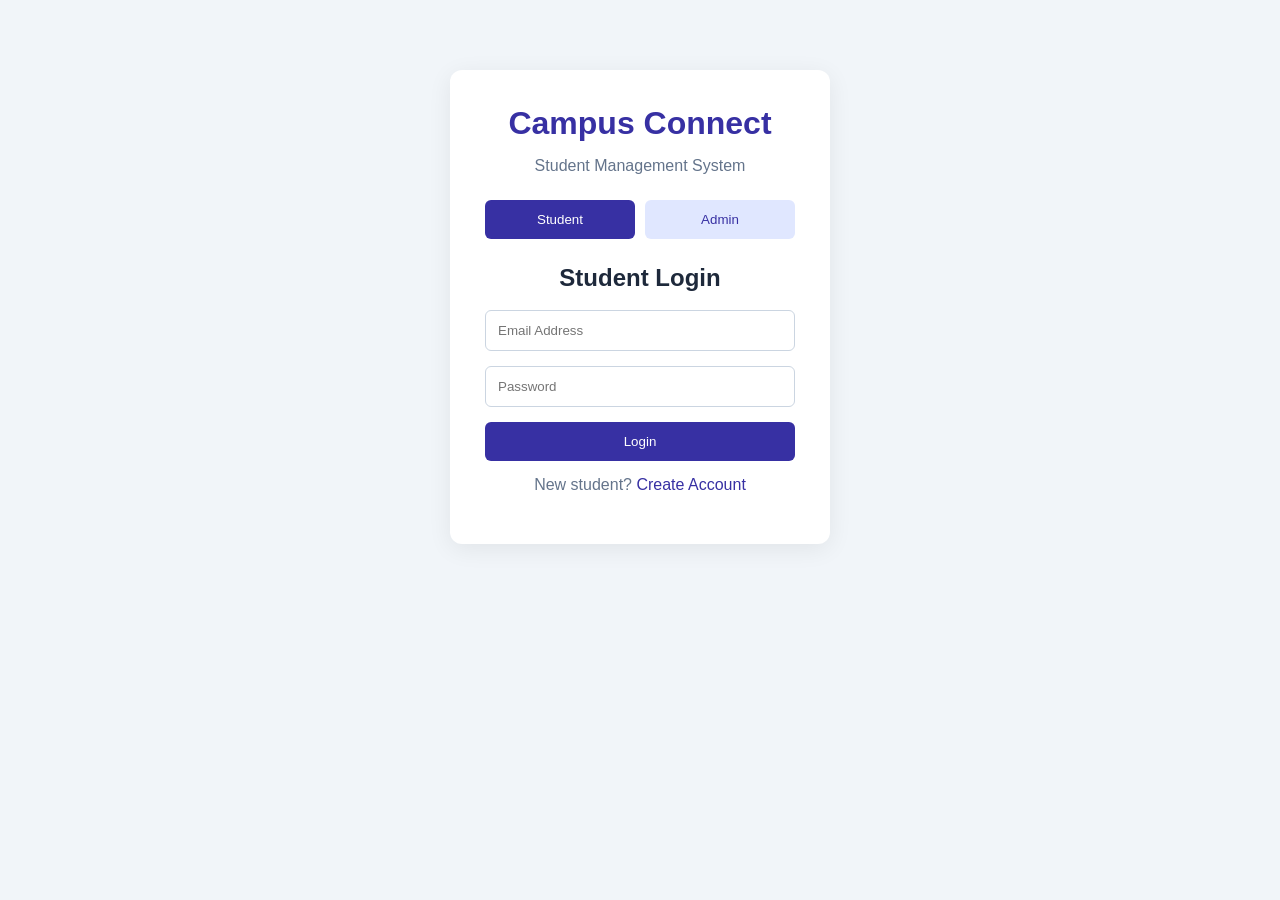
==== attendance.html @ 3cc72ea7 "Build Campus Connect student management system" ====
<!DOCTYPE html>
<html>
<head>
    <title>Campus Connect - Attendance</title>
    <link rel="stylesheet" href="style.css">
</head>
<body data-page="admin">
    <div class="layout">
        <aside class="sidebar">
            <h2>Campus Connect</h2>
            <p>Admin Panel</p>
            <a href="dashboard.html">Dashboard</a>
            <a href="students.html">Students</a>
            <a href="courses.html">Courses</a>
            <a href="attendance.html" class="selected">Attendance</a>
            <a href="reports.html">Reports</a>
            <button class="logoutBtn">Logout</button>
        </aside>

        <main class="main">
            <div class="top">
                <div>
                    <h1>Attendance</h1>
                    <p>Record student attendance</p>
                </div>
                <div class="admin-icon">A</div>
            </div>

            <div class="panel">
                <h2>Mark Attendance</h2>
                <form id="attendanceForm" class="form-grid">
                    <select id="attendanceStudent" required>
                        <option value="">Select Student</option>
                    </select>
                    <select id="attendanceCourse" required>
                        <option value="">Select Course</option>
                    </select>
                    <select id="attendanceStatus" required>
                        <option value="">Select Status</option>
                        <option value="Present">Present</option>
                        <option value="Absent">Absent</option>
                    </select>
                    <button type="submit" class="btn">Save Attendance</button>
                </form>
                <p id="attendanceMessage"></p>
            </div>

            <div class="panel">
                <h2>Attendance Records</h2>
                <div class="table-box">
                    <table>
                        <thead>
                            <tr>
                                <th>Student</th>
                                <th>Course</th>
                                <th>Date</th>
                                <th>Status</th>
                            </tr>
                        </thead>
                        <tbody id="attendanceList"></tbody>
                    </table>
                </div>
            </div>
        </main>
    </div>
    <script src="script.js"></script>
</body>
</html>
---- style.css ----
* {
    margin: 0;
    padding: 0;
    box-sizing: border-box;
}

body {
    font-family: Arial, sans-serif;
    background: #f1f5f9;
    color: #1e293b;
}

.login-box {
    background: white;
    width: 380px;
    max-width: 95%;
    padding: 35px;
    margin: 70px auto;
    border-radius: 12px;
    text-align: center;
    box-shadow: 0 5px 25px #00000012;
}

.login-box h1 {
    color: #3730a3;
    margin-bottom: 8px;
}

.login-box p {
    color: #64748b;
    margin: 15px 0;
}

.login-tabs {
    display: flex;
    gap: 10px;
    margin: 25px 0;
}

.login-tabs button {
    width: 50%;
    padding: 12px;
    border: none;
    background: #e0e7ff;
    color: #3730a3;
    border-radius: 6px;
    cursor: pointer;
}

.login-tabs button.active {
    background: #3730a3;
    color: white;
}

h2 {
    margin-bottom: 18px;
}

input,
select {
    width: 100%;
    padding: 12px;
    margin-bottom: 15px;
    border: 1px solid #cbd5e1;
    border-radius: 6px;
    outline: none;
    background: white;
}

input:focus,
select:focus {
    border-color: #3730a3;
}

.btn {
    width: 100%;
    padding: 12px;
    border: none;
    background: #3730a3;
    color: white;
    border-radius: 6px;
    cursor: pointer;
}

.btn:hover {
    background: #312e81;
}

.login-box a {
    color: #3730a3;
    text-decoration: none;
}

.hidden {
    display: none;
}

#message,
#studentMessage,
#courseMessage,
#attendanceMessage {
    margin-top: 15px;
    color: #3730a3;
}

.layout {
    display: flex;
    min-height: 100vh;
}

.sidebar {
    width: 230px;
    background: #1e1b4b;
    color: white;
    padding: 25px 18px;
    display: flex;
    flex-direction: column;
    flex-shrink: 0;
}

.sidebar h2 {
    font-size: 21px;
    margin-bottom: 8px;
}

.sidebar p {
    color: #c7d2fe;
    margin-bottom: 30px;
}

.sidebar a {
    color: white;
    text-decoration: none;
    padding: 13px;
    border-radius: 6px;
    margin-bottom: 8px;
}

.sidebar a:hover,
.sidebar a.selected {
    background: #3730a3;
}

.logoutBtn {
    margin-top: auto;
    padding: 12px;
    border: none;
    border-radius: 6px;
    background: #ef4444;
    color: white;
    cursor: pointer;
}

.main {
    flex: 1;
    min-width: 0;
    padding: 35px;
}

.top {
    display: flex;
    justify-content: space-between;
    align-items: center;
    margin-bottom: 30px;
}

.top h1 {
    margin-bottom: 8px;
}

.top p {
    color: #64748b;
}

.admin-icon {
    background: #3730a3;
    color: white;
    width: 45px;
    height: 45px;
    border-radius: 50%;
    display: flex;
    justify-content: center;
    align-items: center;
}

.stats {
    display: grid;
    grid-template-columns: repeat(3, 1fr);
    gap: 20px;
    margin-bottom: 25px;
}

.stat-card,
.panel {
    background: white;
    padding: 25px;
    border-radius: 10px;
    box-shadow: 0 3px 12px #00000008;
}

.stat-card h3 {
    color: #64748b;
    font-size: 15px;
    margin-bottom: 15px;
}

.stat-card h2 {
    color: #3730a3;
    font-size: 30px;
    margin: 0;
}

.welcome-card {
    background: #3730a3;
    color: white;
    padding: 30px;
    border-radius: 10px;
    margin-bottom: 30px;
}

.welcome-card p {
    color: #e0e7ff;
}

.section-title {
    margin: 25px 0 18px;
}

.quick-links,
.course-grid {
    display: grid;
    grid-template-columns: repeat(2, 1fr);
    gap: 15px;
}

.quick-links a,
.course-card {
    background: white;
    padding: 22px;
    border-radius: 8px;
    color: #3730a3;
    text-decoration: none;
    font-weight: bold;
}

.quick-links a:hover {
    background: #e0e7ff;
}

.panel {
    margin-bottom: 25px;
}

.panel h2 {
    color: #1e293b;
}

.form-grid {
    display: grid;
    grid-template-columns: repeat(2, 1fr);
    gap: 12px;
}

.form-grid input,
.form-grid select {
    margin: 0;
}

.form-grid button {
    grid-column: 1 / -1;
}

.table-box {
    width: 100%;
    overflow-x: auto;
}

table {
    width: 100%;
    border-collapse: collapse;
    margin-top: 15px;
    text-align: left;
    background: white;
}

th,
td {
    padding: 14px;
    border-bottom: 1px solid #e2e8f0;
    white-space: nowrap;
}

th {
    background: #eef2ff;
    color: #3730a3;
}

td {
    color: #475569;
}

.delete-btn {
    background: #ef4444;
    color: white;
    border: none;
    padding: 8px 12px;
    border-radius: 5px;
    cursor: pointer;
}

.course-card {
    color: #1e293b;
}

.course-card p {
    color: #64748b;
    font-weight: normal;
    margin-top: 10px;
}

@media (max-width: 750px) {
    .layout {
        flex-direction: column;
    }

    .sidebar {
        width: 100%;
    }

    .stats {
        grid-template-columns: 1fr;
    }

    .main {
        padding: 20px;
    }
}

@media (max-width: 500px) {
    .form-grid,
    .quick-links,
    .course-grid {
        grid-template-columns: 1fr;
    }

    .login-box {
        padding: 25px;
    }
}
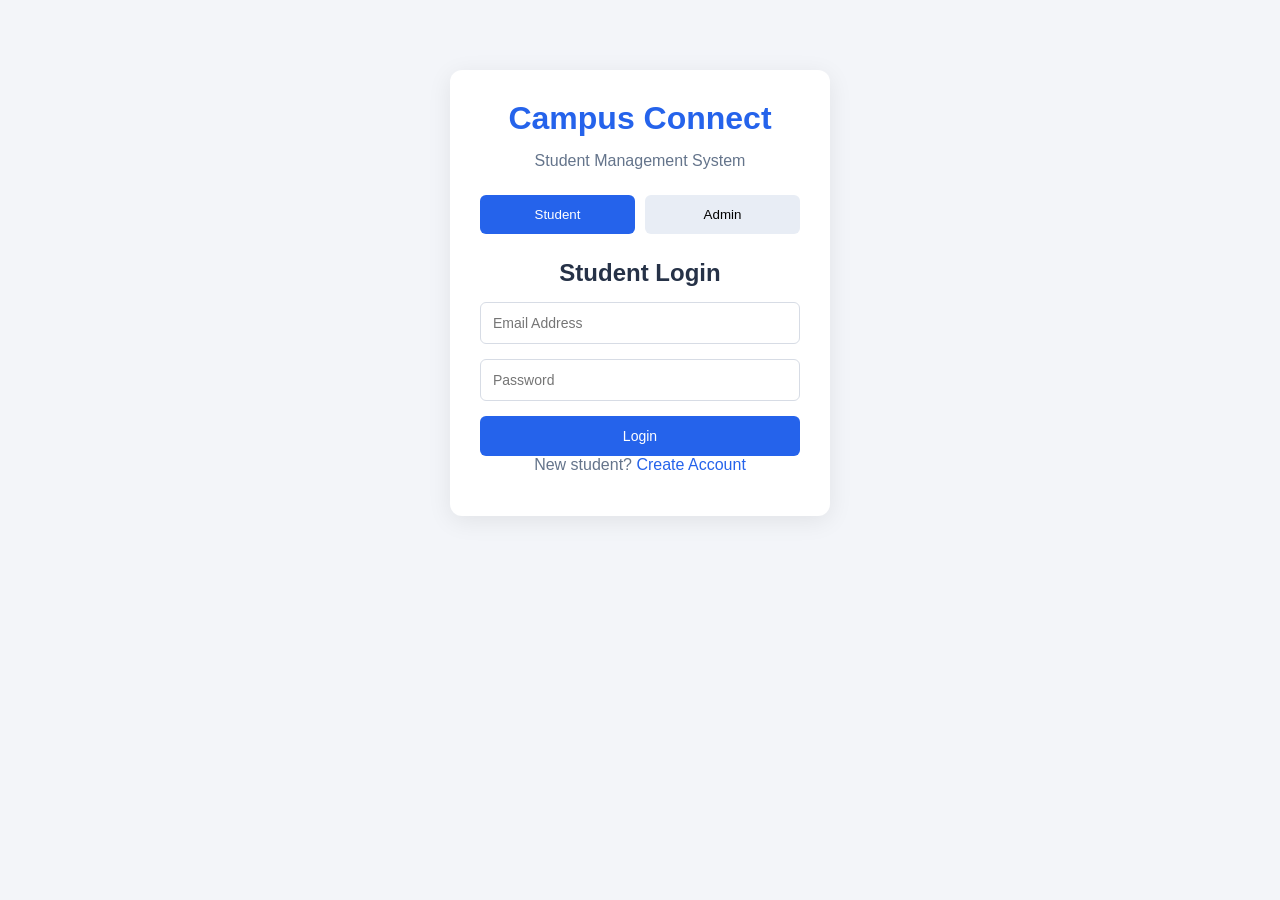
==== commit 1673ad71: "Update and clean Campus Connect project" ====
--- a/attendance.html
+++ b/attendance.html
@@ -17,38 +17,56 @@
             <a href="reports.html">Reports</a>
             <button class="logoutBtn">Logout</button>
         </aside>
-
-        <main class="main">
-            <div class="top">
+        <main class="main-content">
+            <div class="page-heading">
                 <div>
-                    <h1>Attendance</h1>
-                    <p>Record student attendance</p>
+                    <h1>Attendance Management</h1>
+                    <p>Record and monitor student attendance.</p>
                 </div>
-                <div class="admin-icon">A</div>
+                <span class="page-tag">STUDENT RECORDS</span>
             </div>
-
-            <div class="panel">
-                <h2>Mark Attendance</h2>
-                <form id="attendanceForm" class="form-grid">
-                    <select id="attendanceStudent" required>
-                        <option value="">Select Student</option>
-                    </select>
-                    <select id="attendanceCourse" required>
-                        <option value="">Select Course</option>
-                    </select>
-                    <select id="attendanceStatus" required>
-                        <option value="">Select Status</option>
-                        <option value="Present">Present</option>
-                        <option value="Absent">Absent</option>
-                    </select>
-                    <button type="submit" class="btn">Save Attendance</button>
+            <div class="content-box attendance-form-panel">
+                <div class="section-heading">
+                    <div>
+                        <h2>Mark Attendance</h2>
+                        <p>Select a student and their registered course.</p>
+                    </div>
+                    <div class="section-icon">✓</div>
+                </div>
+                <form id="attendanceForm" class="attendance-grid">
+                    <div>
+                        <label for="attendanceStudent">Select Student</label>
+                        <select id="attendanceStudent" required>
+                            <option value="">Select Student</option>
+                        </select>
+                    </div>
+                    <div>
+                        <label for="attendanceCourse">Select Course</label>
+                        <select id="attendanceCourse" required>
+                            <option value="">Select Course</option>
+                        </select>
+                    </div>
+                    <div>
+                        <label for="attendanceStatus">Attendance Status</label>
+                        <select id="attendanceStatus" required>
+                            <option value="Present">Present</option>
+                            <option value="Absent">Absent</option>
+                        </select>
+                    </div>
+                    <div class="attendance-button">
+                        <button type="submit" class="btn full-btn">Save Attendance</button>
+                    </div>
                 </form>
-                <p id="attendanceMessage"></p>
+                <p id="attendanceMessage" class="message"></p>
             </div>
-
-            <div class="panel">
-                <h2>Attendance Records</h2>
-                <div class="table-box">
+            <div class="content-box table-panel">
+                <div class="section-heading">
+                    <div>
+                        <h2>Attendance Records</h2>
+                        <p>View all saved student attendance records.</p>
+                    </div>
+                </div>
+                <div class="table-container">
                     <table>
                         <thead>
                             <tr>
--- a/style.css
+++ b/style.css
@@ -1,35 +1,65 @@
+
+/* General Styling */
 
 * {
     margin: 0;
     padding: 0;
     box-sizing: border-box;
+    font-family: Arial, sans-serif;
 }
 
 body {
-    font-family: Arial, sans-serif;
-    background: #f1f5f9;
-    color: #1e293b;
-}
+    background: #f3f5f9;
+    color: #263247;
+}
+
+h1, h2, h3 {
+    margin-bottom: 15px;
+}
+
+p {
+    margin-bottom: 12px;
+    color: #64748b;
+}
+
+a {
+    text-decoration: none;
+    color: #2563eb;
+}
+
+input, select {
+    width: 100%;
+    padding: 12px;
+    border: 1px solid #d7dce5;
+    border-radius: 6px;
+    margin-bottom: 15px;
+    font-size: 14px;
+}
+
+button {
+    cursor: pointer;
+    border: none;
+}
+
+/* Login Page */
 
 .login-box {
+    width: 380px;
+    max-width: 90%;
     background: white;
-    width: 380px;
-    max-width: 95%;
-    padding: 35px;
+    padding: 30px;
     margin: 70px auto;
     border-radius: 12px;
     text-align: center;
-    box-shadow: 0 5px 25px #00000012;
+    box-shadow: 0 5px 25px rgba(0, 0, 0, 0.08);
 }
 
 .login-box h1 {
-    color: #3730a3;
-    margin-bottom: 8px;
-}
-
-.login-box p {
-    color: #64748b;
-    margin: 15px 0;
+    color: #2563eb;
+}
+
+.login-box h2 {
+    margin-top: 20px;
 }
 
 .login-tabs {
@@ -41,68 +71,41 @@
 .login-tabs button {
     width: 50%;
     padding: 12px;
-    border: none;
-    background: #e0e7ff;
-    color: #3730a3;
-    border-radius: 6px;
-    cursor: pointer;
-}
-
-.login-tabs button.active {
-    background: #3730a3;
-    color: white;
-}
-
-h2 {
-    margin-bottom: 18px;
-}
-
-input,
-select {
-    width: 100%;
-    padding: 12px;
-    margin-bottom: 15px;
-    border: 1px solid #cbd5e1;
-    border-radius: 6px;
-    outline: none;
-    background: white;
-}
-
-input:focus,
-select:focus {
-    border-color: #3730a3;
+    background: #e8edf5;
+    border-radius: 6px;
+}
+
+.login-tabs .active {
+    background: #2563eb;
+    color: white;
 }
 
 .btn {
-    width: 100%;
-    padding: 12px;
-    border: none;
-    background: #3730a3;
-    color: white;
-    border-radius: 6px;
-    cursor: pointer;
+    background: #2563eb;
+    color: white;
+    padding: 12px 18px;
+    border-radius: 6px;
+    font-size: 14px;
 }
 
 .btn:hover {
-    background: #312e81;
-}
-
-.login-box a {
-    color: #3730a3;
-    text-decoration: none;
+    background: #1d4ed8;
+}
+
+.login-box .btn {
+    width: 100%;
 }
 
 .hidden {
     display: none;
 }
 
-#message,
-#studentMessage,
-#courseMessage,
-#attendanceMessage {
-    margin-top: 15px;
-    color: #3730a3;
-}
+#message, .message {
+    color: #dc2626;
+    margin-top: 12px;
+}
+
+/* Main Layout */
 
 .layout {
     display: flex;
@@ -111,149 +114,98 @@
 
 .sidebar {
     width: 230px;
-    background: #1e1b4b;
+    background: #172554;
     color: white;
     padding: 25px 18px;
-    display: flex;
-    flex-direction: column;
     flex-shrink: 0;
 }
 
 .sidebar h2 {
+    color: white;
     font-size: 21px;
+}
+
+.sidebar p {
+    color: #bfdbfe;
+    margin-bottom: 30px;
+}
+
+.sidebar a {
+    display: block;
+    color: #dbeafe;
+    padding: 13px;
     margin-bottom: 8px;
-}
-
-.sidebar p {
-    color: #c7d2fe;
-    margin-bottom: 30px;
-}
-
-.sidebar a {
-    color: white;
-    text-decoration: none;
-    padding: 13px;
-    border-radius: 6px;
-    margin-bottom: 8px;
+    border-radius: 6px;
 }
 
 .sidebar a:hover,
 .sidebar a.selected {
-    background: #3730a3;
+    background: #2563eb;
+    color: white;
 }
 
 .logoutBtn {
-    margin-top: auto;
+    width: 100%;
     padding: 12px;
-    border: none;
-    border-radius: 6px;
-    background: #ef4444;
-    color: white;
-    cursor: pointer;
-}
-
-.main {
+    margin-top: 25px;
+    background: #dc2626;
+    color: white;
+    border-radius: 6px;
+}
+
+.main-content {
     flex: 1;
+    padding: 30px;
     min-width: 0;
-    padding: 35px;
-}
-
-.top {
+}
+
+.topbar {
     display: flex;
     justify-content: space-between;
     align-items: center;
+    flex-wrap: wrap;
     margin-bottom: 30px;
 }
 
-.top h1 {
-    margin-bottom: 8px;
-}
-
-.top p {
-    color: #64748b;
-}
-
-.admin-icon {
-    background: #3730a3;
-    color: white;
-    width: 45px;
-    height: 45px;
-    border-radius: 50%;
-    display: flex;
-    justify-content: center;
-    align-items: center;
-}
+.topbar h1 {
+    color: #172554;
+}
+
+/* Dashboard Cards */
 
 .stats {
     display: grid;
     grid-template-columns: repeat(3, 1fr);
     gap: 20px;
-    margin-bottom: 25px;
-}
-
-.stat-card,
-.panel {
+    margin: 25px 0;
+}
+
+.stat-card {
     background: white;
     padding: 25px;
     border-radius: 10px;
-    box-shadow: 0 3px 12px #00000008;
+    border-left: 4px solid #2563eb;
+    box-shadow: 0 3px 12px rgba(0, 0, 0, 0.04);
 }
 
 .stat-card h3 {
+    font-size: 15px;
     color: #64748b;
-    font-size: 15px;
-    margin-bottom: 15px;
-}
-
-.stat-card h2 {
-    color: #3730a3;
+}
+
+.stat-card h1 {
+    color: #2563eb;
     font-size: 30px;
-    margin: 0;
-}
-
-.welcome-card {
-    background: #3730a3;
-    color: white;
-    padding: 30px;
+}
+
+/* Content Sections */
+
+.content-box {
+    background: white;
+    padding: 25px;
+    margin-bottom: 25px;
     border-radius: 10px;
-    margin-bottom: 30px;
-}
-
-.welcome-card p {
-    color: #e0e7ff;
-}
-
-.section-title {
-    margin: 25px 0 18px;
-}
-
-.quick-links,
-.course-grid {
-    display: grid;
-    grid-template-columns: repeat(2, 1fr);
-    gap: 15px;
-}
-
-.quick-links a,
-.course-card {
-    background: white;
-    padding: 22px;
-    border-radius: 8px;
-    color: #3730a3;
-    text-decoration: none;
-    font-weight: bold;
-}
-
-.quick-links a:hover {
-    background: #e0e7ff;
-}
-
-.panel {
-    margin-bottom: 25px;
-}
-
-.panel h2 {
-    color: #1e293b;
+    box-shadow: 0 3px 12px rgba(0, 0, 0, 0.04);
 }
 
 .form-grid {
@@ -264,14 +216,16 @@
 
 .form-grid input,
 .form-grid select {
-    margin: 0;
-}
-
-.form-grid button {
-    grid-column: 1 / -1;
-}
-
-.table-box {
+    margin-bottom: 5px;
+}
+
+.form-grid .btn {
+    width: fit-content;
+}
+
+/* Tables */
+
+.table-container {
     width: 100%;
     overflow-x: auto;
 }
@@ -280,46 +234,67 @@
     width: 100%;
     border-collapse: collapse;
     margin-top: 15px;
+    min-width: 550px;
+}
+
+th, td {
+    padding: 14px;
     text-align: left;
-    background: white;
-}
-
-th,
+    border-bottom: 1px solid #e5e7eb;
+}
+
+th {
+    background: #eff6ff;
+    color: #1e40af;
+}
+
 td {
-    padding: 14px;
-    border-bottom: 1px solid #e2e8f0;
-    white-space: nowrap;
-}
-
-th {
-    background: #eef2ff;
-    color: #3730a3;
-}
-
-td {
-    color: #475569;
+    font-size: 14px;
 }
 
 .delete-btn {
-    background: #ef4444;
-    color: white;
-    border: none;
+    background: #dc2626;
+    color: white;
     padding: 8px 12px;
     border-radius: 5px;
-    cursor: pointer;
+}
+
+.delete-btn:hover {
+    background: #b91c1c;
+}
+
+/* Student Courses */
+
+.course-grid {
+    display: grid;
+    grid-template-columns: repeat(2, 1fr);
+    gap: 18px;
+    margin-top: 20px;
 }
 
 .course-card {
-    color: #1e293b;
+    background: #f8fafc;
+    border: 1px solid #e2e8f0;
+    border-radius: 8px;
+    padding: 20px;
+}
+
+.course-card h3 {
+    color: #1d4ed8;
 }
 
 .course-card p {
-    color: #64748b;
-    font-weight: normal;
-    margin-top: 10px;
-}
-
-@media (max-width: 750px) {
+    margin-bottom: 10px;
+}
+
+.course-card button:disabled {
+    background: #16a34a;
+    cursor: not-allowed;
+}
+
+/* Responsive Design */
+
+@media (max-width: 800px) {
     .layout {
         flex-direction: column;
     }
@@ -328,23 +303,34 @@
         width: 100%;
     }
 
+    .sidebar a {
+        display: inline-block;
+    }
+
+    .logoutBtn {
+        width: auto;
+        margin-top: 10px;
+    }
+
+    .main-content {
+        padding: 18px;
+    }
+
     .stats {
         grid-template-columns: 1fr;
     }
 
-    .main {
-        padding: 20px;
-    }
-}
-
-@media (max-width: 500px) {
-    .form-grid,
-    .quick-links,
     .course-grid {
         grid-template-columns: 1fr;
     }
-
-    .login-box {
-        padding: 25px;
-    }
-}
+}
+
+@media (max-width: 500px) {
+    .form-grid {
+        grid-template-columns: 1fr;
+    }
+
+    .topbar {
+        display: block;
+    }
+}
